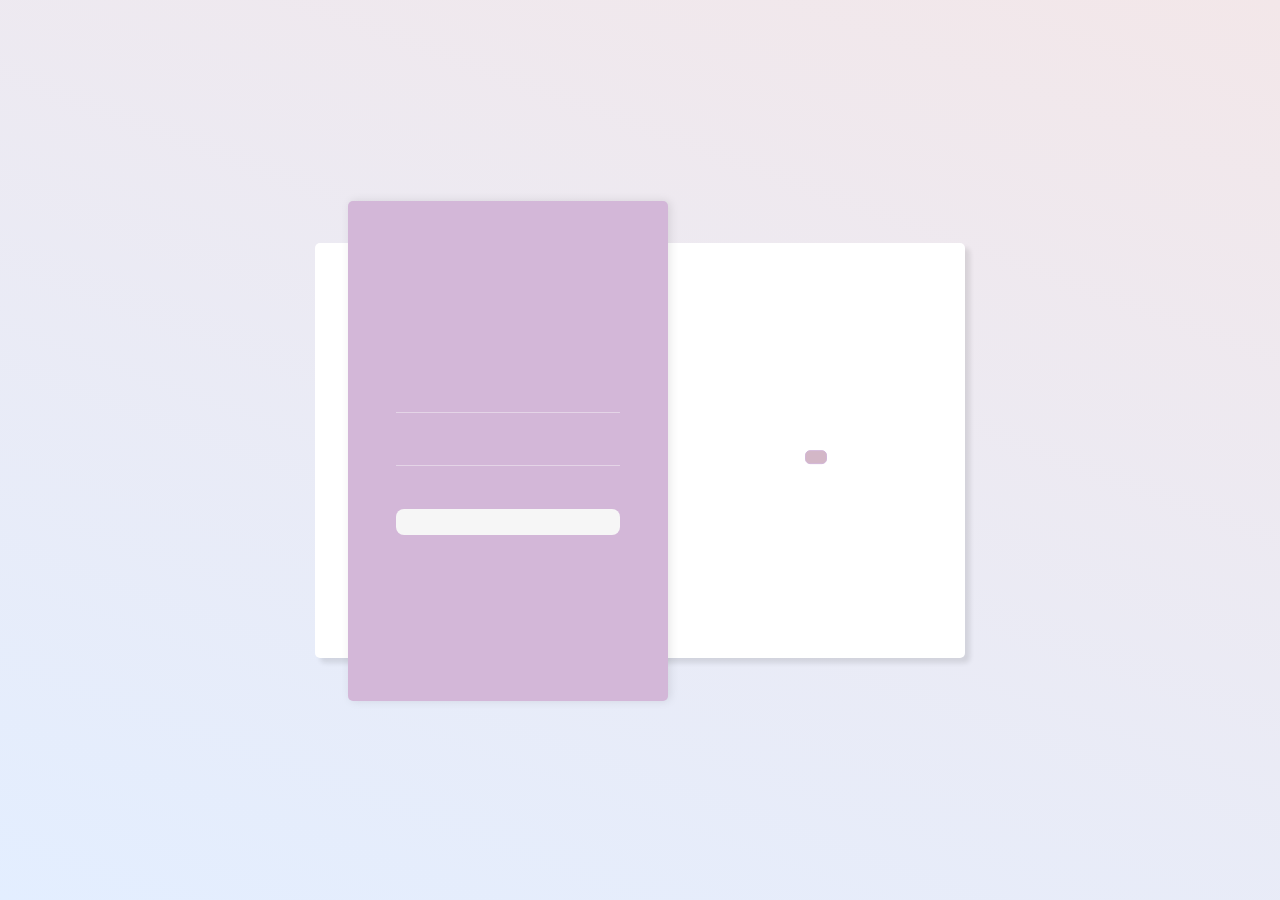
==== index.html @ ad63b430 "第一轮测试用例" ====
<!DOCTYPE html>
<html>
    <head>
        <meta charset="utf-8" http-equiv="content-type" type="text/javascript" name="viewPort" content="width=device-width, height=device-height, initial-scale=1">
        <script type="text/javascript" src="/common/script/appPublic.js"></script>
        <script>
            appPublic.loadCssFile([
                "/login/style/default.css"
            ]);
        </script>
    </head>
    <body>
        <div class="container">
            <div class="form-box" id="login_form_page">
                <!-- 注册 -->
                <div class="register-box hidden" >
                    <h1 data-lang="STR_LOGIN_REGISTER"><h1>
                    <input type="text" class="form-control" data-lang="STR_LOGIN_USRNAME">
                    <input type="email" class="form-control" data-lang="STR_LOGIN_EMAIL">
                    <input type="password" class="form-control" data-lang="STR_LOGIN_PWD">
                    <input type="password" class="form-control" data-lang="STR_LOGIN_CONFIRMPWD">
                    <button data-lang="STR_LOGIN_REGISTER"></button>
                </div>
                <!-- 登陆 -->
                <div class="login-box">
                    <h1 data-lang="STR_LOGIN_LOGIN"><h1>
                    <input type="text" class="form-control" data-lang="STR_LOGIN_USRNAME">
                    <input type="password" class="form-control" data-lang="STR_LOGIN_PWD">
                    <button data-lang="STR_LOGIN_LOGIN"></button>
                </div>
            </div>
            <div class="con-box left">
                <h2 data-lang="STR_LOGIN_INFO"></h2>
                <p data-lang="STR_LOGIN_LOGIN_NOTE"></p>
                <p data-lang="STR_LOGIN_LOGIN_PINFO" ></p>
                <button data-lang="STR_LOGIN_LOGIN_BTNINFO"></button>
            </div>
            <div class="con-box right">
                <h2 data-lang="STR_LOGIN_INFO"></h2>
                <p data-lang="STR_LOGIN_REGISTER_NOTE"></p>
                <p data-lang="STR_LOGIN_REGISTER_PINFO"></p>
                <button data-lang="STR_LOGIN_REGISTER_BTNINFO"></button>
            </div>
        </div>

        <script>
            appPublic.loadJsFile([
                "resources",
                "/language/script/languageCh.js",
                "/common/script/appCommon.js",
                "/login/script/default.js",
            ], function(){
                login.init();
            });
        </script>
    </body>
</html>
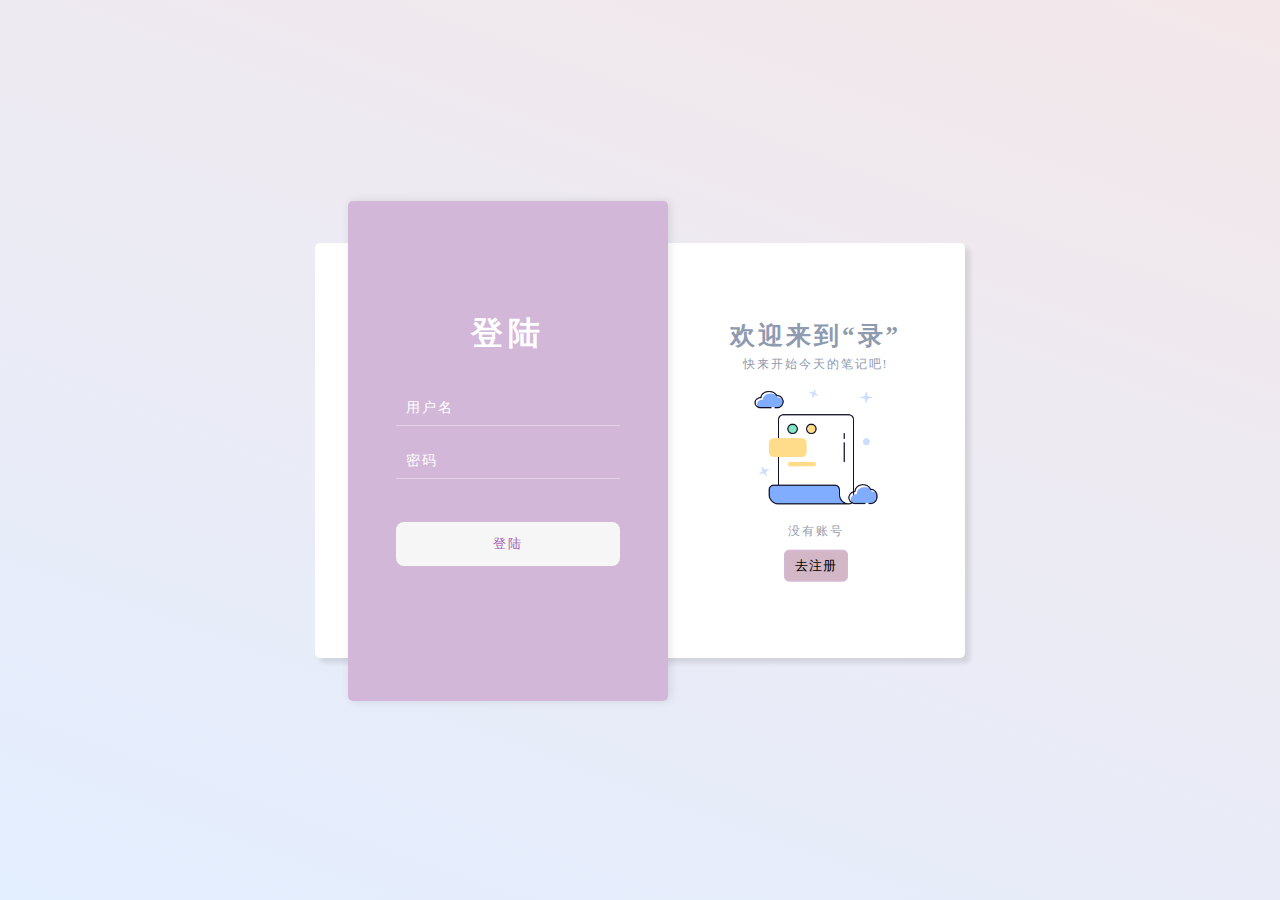
==== commit 5496b76f: "第一轮修改" ====
--- a/index.html
+++ b/index.html
@@ -2,10 +2,10 @@
 <html>
     <head>
         <meta charset="utf-8" http-equiv="content-type" type="text/javascript" name="viewPort" content="width=device-width, height=device-height, initial-scale=1">
-        <script type="text/javascript" src="/common/script/appPublic.js"></script>
+        <script type="text/javascript" src="common/script/appPublic.js"></script>
         <script>
             appPublic.loadCssFile([
-                "/login/style/default.css"
+                "login/style/default.css"
             ]);
         </script>
     </head>
@@ -46,9 +46,9 @@
         <script>
             appPublic.loadJsFile([
                 "resources",
-                "/language/script/languageCh.js",
-                "/common/script/appCommon.js",
-                "/login/script/default.js",
+                "language/script/languageCh.js",
+                "common/script/appCommon.js",
+                "login/script/default.js",
             ], function(){
                 login.init();
             });
